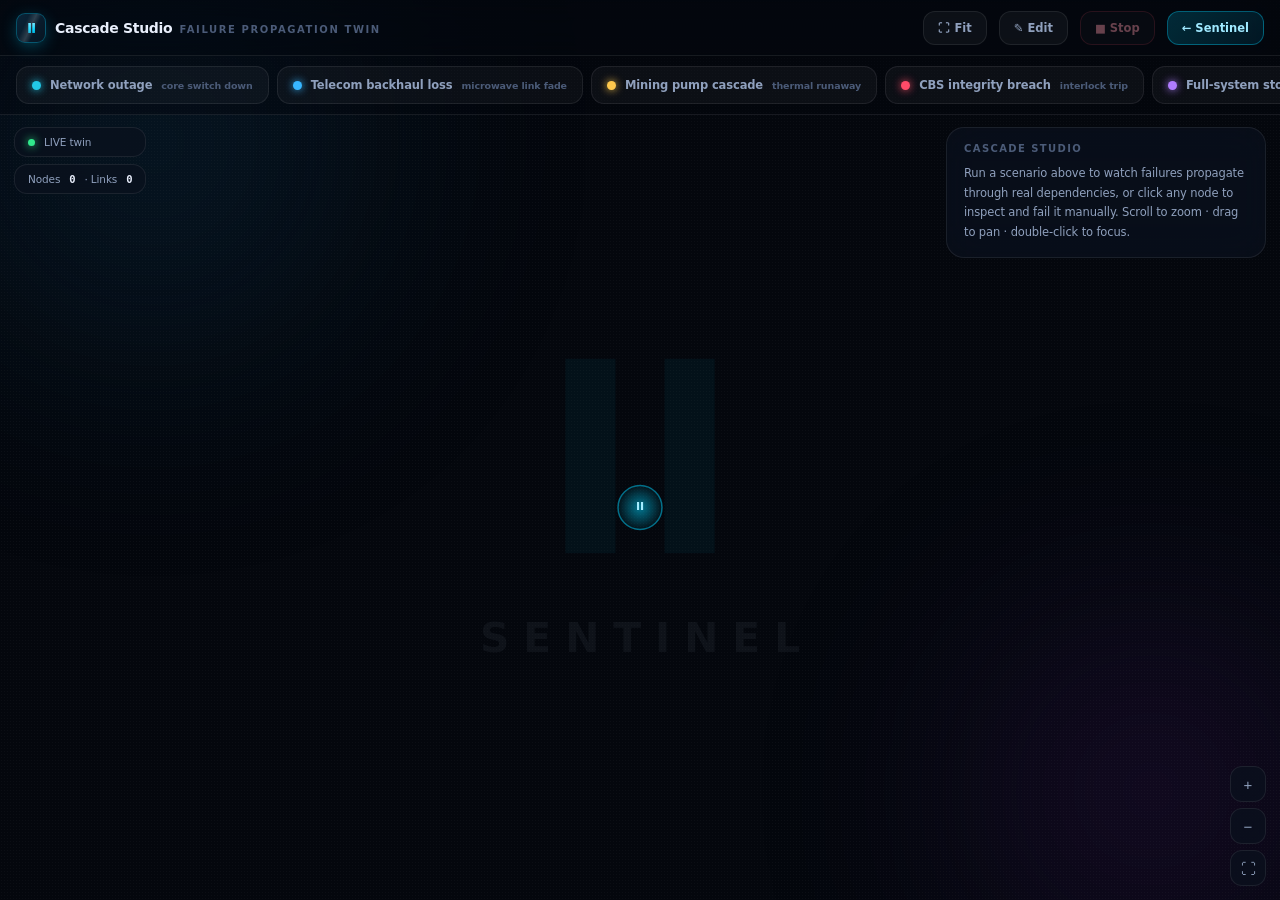
==== backend/cascade.html @ 663ed31e "Sentinel X" ====
<!DOCTYPE html>
<html lang="en">
<head>
<meta charset="UTF-8"><meta name="viewport" content="width=device-width,initial-scale=1">
<meta name="theme-color" content="#04070d">
<link rel="icon" href="data:image/svg+xml,%3Csvg xmlns='http://www.w3.org/2000/svg' viewBox='0 0 64 64'%3E%3Crect width='64' height='64' rx='14' fill='%23050d1a'/%3E%3Ctext x='32' y='44' font-size='34' font-weight='900' font-family='-apple-system,sans-serif' fill='%2300d4ff' text-anchor='middle'%3EII%3C/text%3E%3C/svg%3E">
<title>Cascade Studio — IISentinel</title>
<style>
:root{
  --bg:#04070d;--txt:#e9effc;--sub:#8fa0bd;--dim:#4b5b78;
  --line:rgba(255,255,255,.08);--glass:rgba(10,17,30,.72);
  --cyan:#00d4ff;--green:#31e98c;--amber:#ffb648;--red:#ff4b68;--purple:#b07cff;--gold:#ffc94d;
  --font:-apple-system,BlinkMacSystemFont,'SF Pro Display','Segoe UI',system-ui,sans-serif;
  --mono:'SF Mono',ui-monospace,Consolas,monospace;
  --spring:cubic-bezier(.34,1.56,.64,1);--ease:cubic-bezier(.16,1,.3,1);
}
*{margin:0;padding:0;box-sizing:border-box;-webkit-font-smoothing:antialiased}
html,body{height:100%;overflow:hidden;background:var(--bg);color:var(--txt);
  font-family:var(--font);font-size:13px;letter-spacing:-.01em}

/* ambient background — aurora orbs, never static */
#ambient{position:fixed;inset:0;z-index:0;overflow:hidden;pointer-events:none}
#ambient::before,#ambient::after{content:'';position:absolute;border-radius:50%;filter:blur(90px);opacity:.34}
#ambient::before{width:56vw;height:56vw;left:-16vw;top:-24vh;
  background:radial-gradient(circle,#0a3d5c,transparent 65%);animation:amb1 24s ease-in-out infinite}
#ambient::after{width:48vw;height:48vw;right:-14vw;bottom:-22vh;
  background:radial-gradient(circle,#3d1560,transparent 65%);animation:amb2 30s ease-in-out infinite}
@keyframes amb1{0%,100%{transform:translate(0,0) scale(1)}50%{transform:translate(7vw,5vh) scale(1.18)}}
@keyframes amb2{0%,100%{transform:translate(0,0) scale(1)}50%{transform:translate(-6vw,-6vh) scale(1.14)}}
.grain{position:fixed;inset:0;z-index:1;pointer-events:none;opacity:.05;
  background-image:radial-gradient(rgba(255,255,255,.6) .5px,transparent .5px);background-size:3px 3px}

#app{position:relative;z-index:2;height:100%;display:flex;flex-direction:column}

/* top bar */
#bar{height:56px;flex-shrink:0;display:flex;align-items:center;gap:12px;padding:0 16px;
  border-bottom:1px solid var(--line);background:rgba(4,7,13,.66);
  backdrop-filter:blur(22px) saturate(1.5)}
.logo{display:flex;align-items:center;gap:9px;cursor:pointer}
.lmark{width:30px;height:30px;border-radius:9px;position:relative;overflow:hidden;
  background:linear-gradient(135deg,#0a2438,#071522);border:1px solid rgba(0,212,255,.3);
  display:flex;align-items:center;justify-content:center;
  box-shadow:0 4px 18px -4px rgba(0,212,255,.45)}
.lmark::before{content:'';position:absolute;inset:0;
  background:linear-gradient(115deg,transparent 30%,rgba(255,255,255,.15) 48%,transparent 62%);
  animation:sheen 5s ease-in-out infinite}
@keyframes sheen{0%,72%,100%{transform:translateX(-120%)}36%{transform:translateX(120%)}}
.lmark span{font-size:14px;font-weight:900;letter-spacing:-.09em;
  background:linear-gradient(180deg,#8feaff,#00d4ff 58%,#0899c9);
  -webkit-background-clip:text;background-clip:text;-webkit-text-fill-color:transparent}
.ltxt{font-size:14px;font-weight:800;letter-spacing:-.02em}
.ltxt small{color:var(--dim);font-weight:600;font-size:10px;margin-left:7px;
  text-transform:uppercase;letter-spacing:.16em}
.bar-sp{flex:1}
.btn{height:34px;padding:0 14px;border-radius:12px;border:1px solid var(--line);
  background:rgba(255,255,255,.045);color:var(--sub);font-size:11.5px;font-weight:650;
  cursor:pointer;transition:all .28s var(--spring);display:inline-flex;align-items:center;gap:7px;
  font-family:var(--font);white-space:nowrap}
.btn:hover{color:var(--txt);border-color:rgba(255,255,255,.16);background:rgba(255,255,255,.08)}
.btn:active{transform:scale(.94)}
.btn.primary{background:linear-gradient(135deg,rgba(0,212,255,.18),rgba(0,140,200,.12));
  border-color:rgba(0,212,255,.35);color:#9fe9ff}
.btn.danger{border-color:rgba(255,75,104,.35);color:#ff9bac}
.btn:disabled{opacity:.4;pointer-events:none}

/* scenario strip */
#scen{flex-shrink:0;display:flex;align-items:center;gap:8px;padding:10px 16px;
  overflow-x:auto;border-bottom:1px solid var(--line);background:rgba(4,7,13,.4)}
.sc{height:38px;padding:0 15px;border-radius:13px;border:1px solid var(--line);cursor:pointer;
  background:rgba(255,255,255,.04);display:inline-flex;align-items:center;gap:9px;flex-shrink:0;
  font-size:11.5px;font-weight:700;color:var(--sub);transition:all .3s var(--spring)}
.sc:hover{transform:translateY(-2px);color:var(--txt);border-color:rgba(255,255,255,.18)}
.sc i{width:9px;height:9px;border-radius:50%;font-style:normal;flex-shrink:0;
  box-shadow:0 0 8px currentColor}
.sc.running{border-color:var(--c,#00d4ff);color:var(--txt);
  box-shadow:0 0 0 1px var(--c,#00d4ff) inset,0 6px 22px -8px var(--c,#00d4ff)}
.sc small{font-weight:600;color:var(--dim);font-size:9.5px}

/* stage */
#stage{flex:1;position:relative;min-height:0}
#cv{position:absolute;inset:0;width:100%;height:100%;display:block;cursor:default}

/* watermark handled in-canvas */

/* HUD chips over canvas */
#hud{position:absolute;left:14px;top:12px;display:flex;flex-direction:column;gap:7px;pointer-events:none}
.hchip{pointer-events:auto;padding:8px 13px;border-radius:13px;background:var(--glass);
  border:1px solid var(--line);backdrop-filter:blur(14px);font-size:10.5px;color:var(--sub);
  display:flex;align-items:center;gap:9px}
.hchip b{font-family:var(--mono);color:var(--txt);font-weight:700}
.hchip .live{width:7px;height:7px;border-radius:50%;background:var(--green);
  box-shadow:0 0 8px var(--green);animation:blink 2.2s infinite}
@keyframes blink{0%,100%{opacity:1}50%{opacity:.4}}

/* zoom controls */
#zc{position:absolute;right:14px;bottom:14px;display:flex;flex-direction:column;gap:6px}
.zb{width:36px;height:36px;border-radius:12px;border:1px solid var(--line);cursor:pointer;
  background:var(--glass);backdrop-filter:blur(14px);color:var(--sub);font-size:15px;
  transition:all .25s var(--spring)}
.zb:hover{color:var(--txt);transform:scale(1.08)}

/* impact side panel */
#panel{position:absolute;top:12px;right:14px;width:min(320px,86vw);max-height:calc(100% - 26px);
  display:flex;flex-direction:column;gap:10px;pointer-events:none}
.pcard{pointer-events:auto;background:var(--glass);border:1px solid var(--line);border-radius:18px;
  padding:15px 17px;backdrop-filter:blur(18px) saturate(1.4);
  animation:slideIn .45s var(--spring)}
@keyframes slideIn{from{opacity:0;transform:translateX(24px)}to{opacity:1;transform:none}}
.pt{font-size:10px;font-weight:800;text-transform:uppercase;letter-spacing:.14em;color:var(--dim);
  margin-bottom:10px;display:flex;align-items:center;gap:8px}
.pt .x{margin-left:auto;cursor:pointer;color:var(--dim);font-size:12px}
.pt .x:hover{color:var(--red)}
.imp-row{display:flex;justify-content:space-between;align-items:baseline;padding:5px 0;font-size:12px}
.imp-row span{color:var(--sub)}
.imp-row b{font-family:var(--mono);font-weight:800}
#evlog{max-height:180px;overflow-y:auto;display:flex;flex-direction:column;gap:6px}
#evlog::-webkit-scrollbar{width:4px}
#evlog::-webkit-scrollbar-thumb{background:rgba(255,255,255,.14);border-radius:2px}
.ev{font-size:10.5px;line-height:1.5;padding:7px 10px;border-radius:10px;
  background:rgba(255,255,255,.035);border-left:2px solid var(--c,#00d4ff);
  animation:evIn .3s var(--ease)}
@keyframes evIn{from{opacity:0;transform:translateY(-5px)}to{opacity:1;transform:none}}
.ev b{color:var(--txt)}.ev time{color:var(--dim);font-family:var(--mono);font-size:9px;margin-right:6px}

/* node detail rows */
.nd-kv{display:flex;justify-content:space-between;padding:5px 0;font-size:11.5px;border-bottom:1px solid rgba(255,255,255,.05)}
.nd-kv:last-child{border:none}
.nd-kv span{color:var(--sub)}.nd-kv b{font-family:var(--mono)}

/* tooltip */
#tip{position:absolute;pointer-events:none;z-index:20;padding:8px 12px;border-radius:11px;
  background:rgba(8,14,26,.96);border:1px solid rgba(255,255,255,.14);font-size:11px;
  box-shadow:0 12px 34px rgba(0,0,0,.55);opacity:0;transition:opacity .15s;max-width:220px}
#tip b{display:block;font-size:11.5px;margin-bottom:2px}
#tip span{color:var(--sub);font-size:10px}

/* toast */
#toasts{position:fixed;bottom:18px;left:50%;transform:translateX(-50%);z-index:60;
  display:flex;flex-direction:column;gap:8px;align-items:center}
.toast{padding:10px 20px;border-radius:14px;background:rgba(9,16,30,.95);
  border:1px solid var(--line);font-size:12px;font-weight:600;
  box-shadow:0 14px 40px rgba(0,0,0,.5);animation:slideUp .4s var(--spring)}
@keyframes slideUp{from{opacity:0;transform:translateY(16px)}to{opacity:1;transform:none}}

@media(max-width:720px){
  .ltxt small{display:none}
  #panel{width:min(260px,80vw)}
  .sc small{display:none}
}
</style>
</head>
<body>
<div id="ambient"></div><div class="grain"></div>
<div id="app">
  <div id="bar">
    <div class="logo" onclick="location.href='/'">
      <div class="lmark"><span>II</span></div>
      <div class="ltxt">Cascade Studio<small>failure propagation twin</small></div>
    </div>
    <div class="bar-sp"></div>
    <button class="btn" onclick="fitView()">&#x26F6; Fit</button>
    <button class="btn" id="edit-btn" onclick="toggleEdit()">&#x270E; Edit</button>
    <button class="btn danger" id="stop-btn" onclick="stopSim()" disabled>&#x25A0; Stop</button>
    <button class="btn primary" onclick="location.href='/'">&larr; Sentinel</button>
  </div>

  <div id="scen">
    <div class="sc" data-c="#22c9e8" onclick="runScenario('net')" id="sc-net">
      <i style="color:#22c9e8;background:#22c9e8"></i>Network outage<small>core switch down</small></div>
    <div class="sc" data-c="#37b6ff" onclick="runScenario('tc')" id="sc-tc">
      <i style="color:#37b6ff;background:#37b6ff"></i>Telecom backhaul loss<small>microwave link fade</small></div>
    <div class="sc" data-c="#ffc94d" onclick="runScenario('mc')" id="sc-mc">
      <i style="color:#ffc94d;background:#ffc94d"></i>Mining pump cascade<small>thermal runaway</small></div>
    <div class="sc" data-c="#ff4b68" onclick="runScenario('cbs')" id="sc-cbs">
      <i style="color:#ff4b68;background:#ff4b68"></i>CBS integrity breach<small>interlock trip</small></div>
    <div class="sc" data-c="#b07cff" onclick="runScenario('storm')" id="sc-storm">
      <i style="color:#b07cff;background:#b07cff"></i>Full-system storm<small>multi-sector</small></div>
  </div>

  <div id="stage">
    <canvas id="cv"></canvas>
    <div id="hud">
      <div class="hchip"><span class="live" id="live-dot"></span><span id="hud-mode">LIVE twin</span></div>
      <div class="hchip">Nodes <b id="hud-n">0</b> &middot; Links <b id="hud-e">0</b></div>
    </div>
    <div id="zc">
      <button class="zb" onclick="zoom(1.25)">+</button>
      <button class="zb" onclick="zoom(0.8)">&minus;</button>
      <button class="zb" onclick="fitView()" title="fit">&#x26F6;</button>
    </div>
    <div id="panel"></div>
    <div id="tip"></div>
  </div>
</div>
<div id="toasts"></div>

<script>
'use strict';
// ═══════════ CASCADE STUDIO ENGINE — clean-room build ═══════════
var B=location.origin;
var SECT={net:{n:'Network',c:'#22c9e8'},tc:{n:'Telecom',c:'#37b6ff'},
          mc:{n:'Mining',c:'#ffc94d'},cbs:{n:'CBS',c:'#ff4b68'}};
var COST={router:12000,switch:8000,firewall:15000,wan_link:20000,workstation:1500,
  base_station:25000,network_tower:30000,microwave_link:22000,
  pump:150000,conveyor:80000,ventilation:120000,power_meter:10000,sensor:5000,
  plc:60000,scada_node:45000,cbs_controller:450000};
function hcol(s){return s>=70?'#31e98c':s>=35?'#ffb648':'#ff4b68';}
function $(i){return document.getElementById(i);}
function toast(m){var t=document.createElement('div');t.className='toast';t.textContent=m;
  $('toasts').appendChild(t);setTimeout(function(){t.style.opacity='0';t.style.transition='opacity .4s';
  setTimeout(function(){t.remove();},400);},3400);}

// ── state ──
var nodes=[],edges=[],byId={};
var live={};                 // id -> live health
var sim=null;                // {overrides:{id:score}, timer, name, color, startedCost, events}
var view={x:0,y:0,s:1,tx:null,ty:null,ts:null};
var W=0,H=0,DPR=Math.min(devicePixelRatio||1,2);
var cv,ctx,hoverN=null,dragN=null,selN=null,focusSet=null,panning=false,px=0,py=0;
var editMode=false,edgeFirst=null;
var particles=[];            // {e:edge, t:0..1, col}
var shakeT=0;

// ── sizing: THE fix — fluid, container-driven, never letterboxed ──
function resize(){
  var st=$('stage');W=st.clientWidth;H=st.clientHeight;
  cv.width=W*DPR;cv.height=H*DPR;
  cv.style.width=W+'px';cv.style.height=H+'px';
  ctx.setTransform(DPR,0,0,DPR,0,0);
}
new ResizeObserver(function(){resize();}).observe(document.getElementById('stage'));

// ── topology: saved layout OR derived from live snapshot ──
async function loadTopology(){
  var snap=null;
  try{snap=await(await fetch(B+'/api/snapshot',{cache:'no-store'})).json();}catch(e){}
  var saved=null;
  try{
    var t=await(await fetch(B+'/api/cascade/topology',{cache:'no-store'})).json();
    if(t&&t.nodes&&t.nodes.length)saved=t;
  }catch(e){}
  var data=(snap&&snap.data)||[];
  data.forEach(function(r){live[r.device_id]=r.health_score;});
  if(saved){
    nodes=saved.nodes.map(function(n){return {id:n.id,label:n.label||short(n.id),
      sector:n.sector||n.domain||'net',type:n.type||'',x:n.x||Math.random()*600,
      y:n.y||Math.random()*400,vx:0,vy:0,fixed:!!n.fixed};});
    edges=(saved.edges||[]).map(function(e){return {a:e.source||e.a,b:e.target||e.b};});
  }else{
    buildFromSnapshot(data);
  }
  // ensure any live device missing from saved topo is added
  data.forEach(function(r){
    if(!nodes.some(function(n){return n.id===r.device_id;})){
      addDeviceNode(r);
    }
  });
  index();settle(240);fitView();
  $('hud-n').textContent=nodes.filter(function(n){return !n.hub&&!n.core;}).length;
  $('hud-e').textContent=edges.length;
}
function short(id){var p=String(id).split('-');return p.length>2?p.slice(-2).join('-'):id;}
function sectorOfType(t){
  if(t==='cbs_controller')return 'cbs';
  if(['pump','conveyor','ventilation','power_meter','sensor','plc','scada_node'].indexOf(t)>=0)return 'mc';
  if(['base_station','network_tower','microwave_link'].indexOf(t)>=0)return 'tc';
  return 'net';
}
function buildFromSnapshot(data){
  nodes=[{id:'__core',label:'SENTINEL',core:true,x:0,y:0,vx:0,vy:0,fixed:true}];
  edges=[];
  var groups={};
  data.forEach(function(r){var s=sectorOfType(r.device_type);(groups[s]=groups[s]||[]).push(r);});
  var secs=Object.keys(groups);
  secs.forEach(function(s,i){
    var ang=(i/secs.length)*Math.PI*2-Math.PI/2;
    var hx=Math.cos(ang)*220,hy=Math.sin(ang)*220;
    nodes.push({id:'__hub-'+s,label:SECT[s].n,hub:s,x:hx,y:hy,vx:0,vy:0});
    edges.push({a:'__core',b:'__hub-'+s});
    groups[s].forEach(function(r,j){
      var a2=ang+(j-(groups[s].length-1)/2)*0.5;
      nodes.push({id:r.device_id,label:short(r.device_id),sector:s,type:r.device_type,
        x:hx+Math.cos(a2)*150,y:hy+Math.sin(a2)*150,vx:0,vy:0});
      edges.push({a:'__hub-'+s,b:r.device_id});
    });
  });
  // cross-sector dependencies (mining depends on network; cbs on telecom link)
  if(groups.mc&&groups.net){edges.push({a:'__hub-net',b:'__hub-mc'});}
  if(groups.cbs&&groups.tc){edges.push({a:'__hub-tc',b:'__hub-cbs'});}
}
function addDeviceNode(r){
  var s=sectorOfType(r.device_type);
  var hub=nodes.find(function(n){return n.id==='__hub-'+s;});
  if(!hub){hub={id:'__hub-'+s,label:(SECT[s]||{n:s}).n,hub:s,x:(Math.random()-0.5)*360,
    y:(Math.random()-0.5)*300,vx:0,vy:0};nodes.push(hub);
    edges.push({a:'__core',b:hub.id});}
  nodes.push({id:r.device_id,label:short(r.device_id),sector:s,type:r.device_type,
    x:hub.x+(Math.random()-0.5)*180,y:hub.y+(Math.random()-0.5)*180,vx:0,vy:0});
  edges.push({a:hub.id,b:r.device_id});
}
function index(){byId={};nodes.forEach(function(n){byId[n.id]=n;});}

// ── physics (short settle bursts, not endless jitter) ──
var settleSteps=0;
function settle(n){settleSteps=Math.max(settleSteps,n);}
function physics(){
  if(settleSteps<=0&&!dragN)return;
  if(settleSteps>0)settleSteps--;
  var i,j;
  for(i=0;i<nodes.length;i++){
    var a=nodes[i];if(a.fixed&&a!==dragN)continue;
    var fx=0,fy=0;
    for(j=0;j<nodes.length;j++){
      if(i===j)continue;var b=nodes[j];
      var dx=a.x-b.x,dy=a.y-b.y,d2=dx*dx+dy*dy||1,d=Math.sqrt(d2);
      var rep=(a.hub||a.core||b.hub||b.core)?5200:2600;
      fx+=dx/d*rep/d2*60;fy+=dy/d*rep/d2*60;
    }
    fx+=-a.x*0.004;fy+=-a.y*0.004; // gentle centering
    a.vx=(a.vx+fx*0.016)*0.86;a.vy=(a.vy+fy*0.016)*0.86;
  }
  edges.forEach(function(e){
    var a=byId[e.a],b=byId[e.b];if(!a||!b)return;
    var dx=b.x-a.x,dy=b.y-a.y,d=Math.sqrt(dx*dx+dy*dy)||1;
    var rest=(a.core||b.core)?220:(a.hub||b.hub)?150:110;
    var f=(d-rest)*0.012;
    if(!a.fixed){a.vx+=dx/d*f;a.vy+=dy/d*f;}
    if(!b.fixed){b.vx-=dx/d*f;b.vy-=dy/d*f;}
  });
  nodes.forEach(function(n){if(n.fixed&&n!==dragN)return;n.x+=n.vx;n.y+=n.vy;});
}

// ── score resolution: sim overrides > live ──
function scoreOf(id){
  if(sim&&sim.overrides[id]!==undefined)return sim.overrides[id];
  return live[id]!==undefined?live[id]:null;
}

// ── render ──
function world2screen(x,y){return [x*view.s+view.x+W/2, y*view.s+view.y+H/2];}
function screen2world(sx,sy){return [(sx-W/2-view.x)/view.s,(sy-H/2-view.y)/view.s];}
var T=0;
function draw(){
  T+=0.016;
  // smooth view targets
  if(view.tx!==null){view.x+=(view.tx-view.x)*0.13;view.y+=(view.ty-view.y)*0.13;
    view.s+=(view.ts-view.s)*0.13;
    if(Math.abs(view.tx-view.x)<0.4&&Math.abs(view.ts-view.s)<0.003){view.tx=null;}}
  var sh=shakeT>0?(Math.random()-0.5)*shakeT*7:0;
  var sh2=shakeT>0?(Math.random()-0.5)*shakeT*7:0;
  if(shakeT>0)shakeT-=0.02;
  ctx.clearRect(0,0,W,H);
  ctx.save();ctx.translate(sh,sh2);

  // WATERMARK — Sentinel logo, breathing
  ctx.save();
  var wa=0.045+Math.sin(T*0.6)*0.012;
  ctx.globalAlpha=wa;ctx.textAlign='center';ctx.textBaseline='middle';
  ctx.font='900 '+Math.min(W,H)*0.34+'px '+getComputedStyle(document.body).fontFamily;
  ctx.fillStyle='#00d4ff';
  ctx.fillText('II',W/2,H/2-Math.min(W,H)*0.03);
  ctx.font='700 '+Math.min(W,H)*0.052+'px '+getComputedStyle(document.body).fontFamily;
  ctx.fillStyle='#cfe2ff';
  ctx.fillText('S E N T I N E L',W/2,H/2+Math.min(W,H)*0.17);
  ctx.restore();

  // edges
  edges.forEach(function(e){
    var a=byId[e.a],b=byId[e.b];if(!a||!b)return;
    var A=world2screen(a.x,a.y),Bp=world2screen(b.x,b.y);
    var sa=scoreOf(a.id),sb=scoreOf(b.id);
    var worst=Math.min(sa===null?100:sa,sb===null?100:sb);
    var dim=focusSet&&!(focusSet.has(a.id)&&focusSet.has(b.id));
    ctx.globalAlpha=dim?0.08:1;
    var grad=ctx.createLinearGradient(A[0],A[1],Bp[0],Bp[1]);
    var c1=sa===null?'#33475f':hcol(sa),c2=sb===null?'#33475f':hcol(sb);
    grad.addColorStop(0,c1+'55');grad.addColorStop(1,c2+'55');
    ctx.beginPath();ctx.moveTo(A[0],A[1]);ctx.lineTo(Bp[0],Bp[1]);
    ctx.strokeStyle=worst<35?'rgba(255,75,104,.6)':grad;
    ctx.lineWidth=(worst<35?1.9:1.1)*Math.min(1.4,view.s);
    if(worst<35)ctx.setLineDash([6,5]);
    ctx.stroke();ctx.setLineDash([]);
    ctx.globalAlpha=1;
  });

  // particles (cascade energy)
  particles=particles.filter(function(p){return p.t<=1;});
  particles.forEach(function(p){
    var a=byId[p.e.a],b=byId[p.e.b];if(!a||!b){p.t=2;return;}
    p.t+=p.v;
    var A=world2screen(a.x,a.y),Bp=world2screen(b.x,b.y);
    var x=A[0]+(Bp[0]-A[0])*p.t,y=A[1]+(Bp[1]-A[1])*p.t;
    ctx.beginPath();ctx.arc(x,y,2.6*Math.min(1.4,view.s),0,7);
    ctx.fillStyle=p.col;ctx.shadowColor=p.col;ctx.shadowBlur=12;ctx.fill();ctx.shadowBlur=0;
  });

  // nodes
  nodes.forEach(function(n){
    var P=world2screen(n.x,n.y);var x=P[0],y=P[1];
    var dim=focusSet&&!focusSet.has(n.id);
    ctx.globalAlpha=dim?0.14:1;
    var fam=getComputedStyle(document.body).fontFamily;
    if(n.core){
      var r=22*view.s;
      var g=ctx.createRadialGradient(x,y,2,x,y,r);
      g.addColorStop(0,'rgba(0,212,255,.5)');g.addColorStop(1,'rgba(0,212,255,.05)');
      ctx.beginPath();ctx.arc(x,y,r,0,7);ctx.fillStyle=g;ctx.fill();
      ctx.strokeStyle='rgba(0,212,255,.5)';ctx.lineWidth=1.5;ctx.stroke();
      ctx.fillStyle='#a5edff';ctx.font='900 '+11*view.s+'px '+fam;
      ctx.textAlign='center';ctx.textBaseline='middle';ctx.fillText('II',x,y);
      ctx.globalAlpha=1;return;
    }
    if(n.hub){
      var sc=SECT[n.hub]||{c:'#8fa0bd',n:n.hub};var r2=15*view.s;
      ctx.beginPath();ctx.arc(x,y,r2,0,7);
      ctx.fillStyle=sc.c+'1f';ctx.fill();
      ctx.strokeStyle=sc.c+'99';ctx.lineWidth=1.4;ctx.stroke();
      ctx.fillStyle='rgba(215,230,250,.85)';ctx.font='700 '+10*view.s+'px '+fam;
      ctx.textAlign='center';ctx.fillText(sc.n,x,y+r2+13*view.s);
      ctx.globalAlpha=1;n._sx=x;n._sy=y;n._r=r2;return;
    }
    var s=scoreOf(n.id);var col=s===null?'#4b5b78':hcol(s);
    var r3=11*view.s;var hov=hoverN===n||selN===n;
    if(s!==null&&s<35){
      var pu=Math.sin(T*4+n.x)*0.5+0.5;
      ctx.beginPath();ctx.arc(x,y,r3+5+pu*5,0,7);
      ctx.strokeStyle='rgba(255,75,104,'+(0.14+pu*0.2)+')';ctx.lineWidth=1.6;ctx.stroke();
    }
    ctx.shadowColor=col;ctx.shadowBlur=hov?20:9;
    ctx.beginPath();ctx.arc(x,y,r3+(hov?2:0),0,7);
    var g3=ctx.createRadialGradient(x-3,y-3,1,x,y,r3);
    g3.addColorStop(0,col+'77');g3.addColorStop(1,col+'16');
    ctx.fillStyle=g3;ctx.fill();
    ctx.strokeStyle=col;ctx.lineWidth=hov?2.1:1.3;ctx.stroke();ctx.shadowBlur=0;
    ctx.fillStyle=col;ctx.font='800 '+8.5*view.s+'px '+fam;
    ctx.textAlign='center';ctx.textBaseline='middle';
    ctx.fillText(s===null?'?':Math.round(s),x,y);
    if(hov||view.s>1.35){
      ctx.fillStyle='rgba(233,240,252,.9)';ctx.font='600 '+9.5*Math.min(1.15,view.s)+'px '+fam;
      ctx.fillText(n.label,x,y+r3+12);
    }
    if(editMode&&edgeFirst===n){
      ctx.beginPath();ctx.arc(x,y,r3+7,0,7);
      ctx.setLineDash([4,3]);ctx.strokeStyle='rgba(0,212,255,.85)';ctx.lineWidth=1.8;
      ctx.stroke();ctx.setLineDash([]);
    }
    n._sx=x;n._sy=y;n._r=r3;
    ctx.globalAlpha=1;
  });
  ctx.restore();
}
function loop(){physics();draw();requestAnimationFrame(loop);}

// ── interactions ──
function nodeAt(sx,sy){
  for(var i=nodes.length-1;i>=0;i--){var n=nodes[i];
    if(n.core)continue;
    var dx=(n._sx||0)-sx,dy=(n._sy||0)-sy;
    if(dx*dx+dy*dy<((n._r||10)+7)*((n._r||10)+7))return n;}
  return null;
}
function bind(){
  cv.addEventListener('mousedown',function(e){
    var r=cv.getBoundingClientRect(),mx=e.clientX-r.left,my=e.clientY-r.top;
    var n=nodeAt(mx,my);
    if(n&&!n.hub){dragN=n;n.fixed=true;settle(20);}
    else{panning=true;px=e.clientX;py=e.clientY;cv.style.cursor='grabbing';}
  });
  cv.addEventListener('mousemove',function(e){
    var r=cv.getBoundingClientRect(),mx=e.clientX-r.left,my=e.clientY-r.top;
    if(dragN){var w=screen2world(mx,my);dragN.x=w[0];dragN.y=w[1];settle(8);return;}
    if(panning){view.x+=e.clientX-px;view.y+=e.clientY-py;px=e.clientX;py=e.clientY;view.tx=null;return;}
    hoverN=nodeAt(mx,my);
    cv.style.cursor=hoverN?'pointer':'default';
    var tip=$('tip');
    if(hoverN&&!hoverN.hub){
      var s=scoreOf(hoverN.id);
      tip.innerHTML='<b>'+hoverN.label+'</b><span>'+(hoverN.type||'device')
        +' &middot; health '+(s===null?'—':Math.round(s))+'/100'
        +(sim?'<br>simulated state':'')+'</span>';
      tip.style.left=Math.min(W-230,mx+16)+'px';tip.style.top=(my+14)+'px';tip.style.opacity='1';
    }else tip.style.opacity='0';
  });
  window.addEventListener('mouseup',function(){
    if(dragN){dragN.fixed=false;dragN=null;}
    panning=false;cv.style.cursor=hoverN?'pointer':'default';
  });
  cv.addEventListener('click',function(e){
    if(dragN)return;
    var r=cv.getBoundingClientRect(),n=nodeAt(e.clientX-r.left,e.clientY-r.top);
    if(editMode&&n&&!n.hub){
      if(!edgeFirst){edgeFirst=n;toast('Now click a second node to link');}
      else if(edgeFirst!==n){
        var exists=edges.some(function(ed){return (ed.a===edgeFirst.id&&ed.b===n.id)||(ed.a===n.id&&ed.b===edgeFirst.id);});
        if(exists){edges=edges.filter(function(ed){return !((ed.a===edgeFirst.id&&ed.b===n.id)||(ed.a===n.id&&ed.b===edgeFirst.id));});toast('Link removed');}
        else{edges.push({a:edgeFirst.id,b:n.id});toast('Link created');}
        edgeFirst=null;settle(60);$('hud-e').textContent=edges.length;
      }
      return;
    }
    if(n&&!n.hub){select(n);}else{select(null);}
  });
  cv.addEventListener('dblclick',function(e){
    var r=cv.getBoundingClientRect(),n=nodeAt(e.clientX-r.left,e.clientY-r.top);
    if(n){view.ts=1.7;view.tx=W/2-n.x*1.7-W/2;view.ty=H/2-n.y*1.7-H/2;
      view.tx=-n.x*1.7;view.ty=-n.y*1.7;}
    else fitView();
  });
  cv.addEventListener('wheel',function(e){
    e.preventDefault();
    zoom(e.deltaY<0?1.12:0.9,e);
  },{passive:false});
  // touch: pan + pinch
  var lastT=null,lastD=null;
  cv.addEventListener('touchstart',function(e){
    if(e.touches.length===1){var t=e.touches[0];lastT=[t.clientX,t.clientY];
      var r=cv.getBoundingClientRect();var n=nodeAt(t.clientX-r.left,t.clientY-r.top);
      if(n&&!n.hub)select(n);}
    if(e.touches.length===2){lastD=Math.hypot(e.touches[0].clientX-e.touches[1].clientX,
      e.touches[0].clientY-e.touches[1].clientY);}
  },{passive:true});
  cv.addEventListener('touchmove',function(e){
    if(e.touches.length===1&&lastT){var t=e.touches[0];
      view.x+=t.clientX-lastT[0];view.y+=t.clientY-lastT[1];lastT=[t.clientX,t.clientY];view.tx=null;}
    if(e.touches.length===2&&lastD){
      var d=Math.hypot(e.touches[0].clientX-e.touches[1].clientX,
        e.touches[0].clientY-e.touches[1].clientY);
      view.s=Math.max(0.3,Math.min(2.6,view.s*(d/lastD)));lastD=d;}
    e.preventDefault();
  },{passive:false});
  cv.addEventListener('touchend',function(){lastT=null;lastD=null;});
}
function zoom(f,e){
  var ns=Math.max(0.3,Math.min(2.6,view.s*f));
  view.s=ns;view.tx=null;
}
function fitView(){
  var real=nodes.filter(function(n){return !n.core;});
  if(!real.length)return;
  var minX=1e9,maxX=-1e9,minY=1e9,maxY=-1e9;
  real.forEach(function(n){minX=Math.min(minX,n.x);maxX=Math.max(maxX,n.x);
    minY=Math.min(minY,n.y);maxY=Math.max(maxY,n.y);});
  var pad=90;
  var ts=Math.max(0.35,Math.min(1.8,Math.min((W-pad*2)/Math.max(60,maxX-minX),(H-pad*2)/Math.max(60,maxY-minY))));
  view.ts=ts;view.tx=-((minX+maxX)/2)*ts;view.ty=-((minY+maxY)/2)*ts;
}
function select(n){
  selN=n;
  if(!n){focusSet=null;renderPanel();return;}
  focusSet=new Set([n.id]);
  edges.forEach(function(e){
    if(e.a===n.id)focusSet.add(e.b);
    if(e.b===n.id)focusSet.add(e.a);
  });
  renderPanel();
}
function toggleEdit(){
  editMode=!editMode;edgeFirst=null;
  $('edit-btn').classList.toggle('primary',editMode);
  toast(editMode?'Edit mode: click two nodes to link/unlink':'Edit mode off');
}

// ── SIMULATION ENGINE ──
var SCEN={
  net:{name:'Network outage',color:'#22c9e8',seed:function(){return seedWorst('net')},msg:'Core switch failure injected'},
  tc:{name:'Telecom backhaul loss',color:'#37b6ff',seed:function(){return seedWorst('tc')},msg:'Microwave link fade injected'},
  mc:{name:'Mining pump cascade',color:'#ffc94d',seed:function(){return seedWorst('mc','pump')},msg:'Pump thermal runaway injected'},
  cbs:{name:'CBS integrity breach',color:'#ff4b68',seed:function(){return seedType('cbs_controller')},msg:'DNP3 integrity degradation injected'},
  storm:{name:'Full-system storm',color:'#b07cff',
    seed:function(){var a=seedWorst('net'),b=seedWorst('mc');return [].concat(a,b);},
    msg:'Multi-sector storm injected'}
};
function seedWorst(sector,prefType){
  var cands=nodes.filter(function(n){return n.sector===sector&&!n.hub&&!n.core;});
  if(prefType){var t=cands.filter(function(n){return n.type===prefType;});if(t.length)cands=t;}
  if(!cands.length)return [];
  cands.sort(function(a,b){return (scoreOf(a.id)||100)-(scoreOf(b.id)||100);});
  return [cands[0].id];
}
function seedType(t){
  var c=nodes.filter(function(n){return n.type===t;});return c.length?[c[0].id]:[];
}
function neighborsOf(id){
  var out=[];edges.forEach(function(e){
    if(e.a===id)out.push({id:e.b,e:e});if(e.b===id)out.push({id:e.a,e:e});});
  return out;
}
function runScenario(key){
  if(sim)stopSim(true);
  var sc=SCEN[key];var seeds=sc.seed();
  if(!seeds.length){toast('No '+key.toUpperCase()+' assets in this deployment/edition');return;}
  sim={key:key,name:sc.name,color:sc.color,overrides:{},waves:[],cost:0,affected:new Set(),
       events:[],t0:Date.now(),phase:'cascade'};
  document.querySelectorAll('.sc').forEach(function(el){el.classList.remove('running');});
  var btn=$('sc-'+key);btn.classList.add('running');btn.style.setProperty('--c',sc.color);
  $('stop-btn').disabled=false;
  $('hud-mode').textContent='SIMULATION — '+sc.name;
  $('live-dot').style.background=sc.color;$('live-dot').style.boxShadow='0 0 8px '+sc.color;
  shakeT=0.5;
  logEv(sc.msg,sc.color,true);
  // BFS wave scheduling
  var visited=new Set(seeds);
  var wave=seeds.slice();var depth=0;
  seeds.forEach(function(id){hit(id,depth);});
  var interval=setInterval(function(){
    if(!sim)return clearInterval(interval);
    depth++;
    var next=[];
    wave.forEach(function(id){
      neighborsOf(id).forEach(function(nb){
        if(visited.has(nb.id))return;
        var target=byId[nb.id];if(!target)return;
        // hubs pass-through cheaper; devices take real damage
        visited.add(nb.id);next.push(nb.id);
        // particle burst along the edge
        for(var k=0;k<3;k++)particles.push({e:nb.e,t:-k*0.15,v:0.02+Math.random()*0.012,col:sim.color});
        setTimeout(function(){if(sim)hit(nb.id,depth);}, 250);
      });
    });
    wave=next;
    if(!next.length||depth>6){
      clearInterval(interval);
      if(sim){
        sim.phase='hold';
        logEv('Cascade contained at depth '+depth+' — '+sim.affected.size+' assets impacted. Recovery in 6s\u2026','#8fa0bd');
        setTimeout(recover,6000);
      }
    }
  },900);
  sim.interval=interval;
  renderPanel();
}
function hit(id,depth){
  var n=byId[id];if(!n||!sim)return;
  if(n.core)return;
  var base=scoreOf(id);if(base===null)base=85;
  var dmg=n.hub? 20 : Math.max(12, 78-depth*16+Math.random()*10);
  var ns=Math.max(2,Math.round((base)-(dmg)));
  sim.overrides[id]=ns;
  if(!n.hub){
    sim.affected.add(id);
    var rate=COST[n.type]||8000;
    var impact=ns<20?0.95:ns<35?0.6:0.25;
    sim.cost+=rate*impact;
    if(ns<35)logEv('<b>'+n.label+'</b> degraded to '+ns+'/100 (depth '+depth+')',hcol(ns));
    if(n.type==='cbs_controller'&&ns<90){
      logEv('<b>CBS INTERLOCK TRIP</b> — blast authorisation suppressed','#ff4b68',true);
      shakeT=0.7;
    }
  }
  settle(30);renderPanel();
}
function recover(){
  if(!sim)return;
  sim.phase='recover';
  logEv('Recovery wave initiated — restoring by dependency order','#31e98c',true);
  var ids=Object.keys(sim.overrides);
  ids.forEach(function(id,i){
    setTimeout(function(){
      if(!sim)return;
      delete sim.overrides[id];
      var e=edges.find(function(ed){return ed.a===id||ed.b===id;});
      if(e)for(var k=0;k<2;k++)particles.push({e:e,t:-k*0.2,v:0.03,col:'#31e98c'});
      settle(10);renderPanel();
      if(i===ids.length-1){
        logEv('All assets restored. Simulation complete.','#31e98c',true);
        setTimeout(function(){stopSim(true);},1600);
      }
    }, i*260);
  });
  if(!ids.length)stopSim(true);
}
function stopSim(silent){
  if(sim&&sim.interval)clearInterval(sim.interval);
  var was=sim;sim=null;focusSet=selN?focusSet:null;
  document.querySelectorAll('.sc').forEach(function(el){el.classList.remove('running');});
  $('stop-btn').disabled=true;
  $('hud-mode').textContent='LIVE twin';
  $('live-dot').style.background='#31e98c';$('live-dot').style.boxShadow='0 0 8px #31e98c';
  if(!silent&&was)toast('Simulation stopped — back to live state');
  renderPanel();settle(40);
}
function logEv(html,col,strong){
  if(!sim)return;
  sim.events.unshift({html:html,col:col||'#00d4ff',t:new Date().toLocaleTimeString(),strong:strong});
  if(sim.events.length>40)sim.events.pop();
  renderPanel();
}

// ── side panel ──
function renderPanel(){
  var p=$('panel');var html='';
  if(sim){
    html+='<div class="pcard"><div class="pt" style="color:'+sim.color+'">'+sim.name
      +'<span class="x" onclick="stopSim()">stop &#x2715;</span></div>'
      +'<div class="imp-row"><span>Assets impacted</span><b style="color:'+sim.color+'">'+sim.affected.size+'</b></div>'
      +'<div class="imp-row"><span>Est. exposure</span><b style="color:#ffc94d">$'+Math.round(sim.cost).toLocaleString()+'/hr</b></div>'
      +'<div class="imp-row"><span>Phase</span><b>'+sim.phase+'</b></div></div>';
    html+='<div class="pcard"><div class="pt">Event stream</div><div id="evlog">'
      +sim.events.map(function(e){return '<div class="ev" style="--c:'+e.col+'"><time>'+e.t+'</time>'+(e.strong?'<b>':'')+e.html+(e.strong?'</b>':'')+'</div>';}).join('')
      +'</div></div>';
  }
  if(selN){
    var s=scoreOf(selN.id);
    var deps=neighborsOf(selN.id).filter(function(nb){return !String(nb.id).startsWith('__');});
    html+='<div class="pcard"><div class="pt">'+selN.label
      +'<span class="x" onclick="select(null)">&#x2715;</span></div>'
      +'<div class="nd-kv"><span>Type</span><b>'+(selN.type||'device')+'</b></div>'
      +'<div class="nd-kv"><span>Sector</span><b>'+((SECT[selN.sector]||{}).n||selN.sector||'—')+'</b></div>'
      +'<div class="nd-kv"><span>Health</span><b style="color:'+(s===null?'#4b5b78':hcol(s))+'">'+(s===null?'—':Math.round(s)+'/100')+'</b></div>'
      +'<div class="nd-kv"><span>Downtime rate</span><b>$'+((COST[selN.type]||8000)).toLocaleString()+'/hr</b></div>'
      +'<div class="nd-kv"><span>Direct dependencies</span><b>'+deps.length+'</b></div>'
      +'<div style="margin-top:10px;display:flex;gap:8px">'
      +'<button class="btn" style="height:30px;font-size:10.5px" onclick="seedFrom(\''+selN.id+'\')">&#x26A1; Fail this node</button>'
      +'</div></div>';
  }
  if(!html)html='<div class="pcard"><div class="pt">Cascade Studio</div>'
    +'<div style="font-size:11.5px;color:var(--sub);line-height:1.7">Run a scenario above to watch failures propagate through real dependencies, or click any node to inspect and fail it manually. Scroll to zoom &middot; drag to pan &middot; double-click to focus.</div></div>';
  p.innerHTML=html;
}
function seedFrom(id){
  if(sim)stopSim(true);
  var n=byId[id];if(!n)return;
  sim={key:'manual',name:'Manual failure — '+n.label,color:'#00d4ff',overrides:{},cost:0,
       affected:new Set(),events:[],t0:Date.now(),phase:'cascade'};
  $('stop-btn').disabled=false;
  $('hud-mode').textContent='SIMULATION — manual';
  logEv('Manual failure injected at <b>'+n.label+'</b>','#00d4ff',true);
  hit(id,0);
  var visited=new Set([id]);var wave=[id];var depth=0;
  sim.interval=setInterval(function(){
    if(!sim)return;
    depth++;var next=[];
    wave.forEach(function(w){neighborsOf(w).forEach(function(nb){
      if(visited.has(nb.id))return;visited.add(nb.id);next.push(nb.id);
      for(var k=0;k<3;k++)particles.push({e:nb.e,t:-k*0.15,v:0.024,col:'#00d4ff'});
      setTimeout(function(){if(sim)hit(nb.id,depth);},220);
    });});
    wave=next;
    if(!next.length||depth>5){clearInterval(sim.interval);
      if(sim){sim.phase='hold';setTimeout(recover,5000);}}
  },850);
  renderPanel();
}

// ── live refresh (when not simulating, twin follows reality) ──
async function refreshLive(){
  try{
    var d=await(await fetch(B+'/api/snapshot',{cache:'no-store'})).json();
    (d.data||[]).forEach(function(r){
      live[r.device_id]=r.health_score;
      if(!byId[r.device_id])
        {addDeviceNode(r);index();settle(80);
         $('hud-n').textContent=nodes.filter(function(n){return !n.hub&&!n.core;}).length;
         $('hud-e').textContent=edges.length;}
    });
  }catch(e){}
}

// ── boot ──
(function(){
  cv=$('cv');ctx=cv.getContext('2d');
  resize();bind();loop();
  loadTopology();
  setInterval(refreshLive,12000);
  renderPanel();
})();
</script>
<script>
/* failsafe: never a dead page */
window.addEventListener('error',function(e){
  try{var d=document.createElement('div');
  d.style.cssText='position:fixed;bottom:14px;left:50%;transform:translateX(-50%);z-index:99;background:rgba(30,8,14,.95);border:1px solid rgba(255,75,104,.45);color:#ffb3c0;padding:9px 16px;border-radius:12px;font:600 11px -apple-system,sans-serif';
  d.textContent='Script error: '+(e.message||'unknown');document.body.appendChild(d);
  setTimeout(function(){d.remove();},8000);}catch(x){}
});
</script>
</body>
</html>
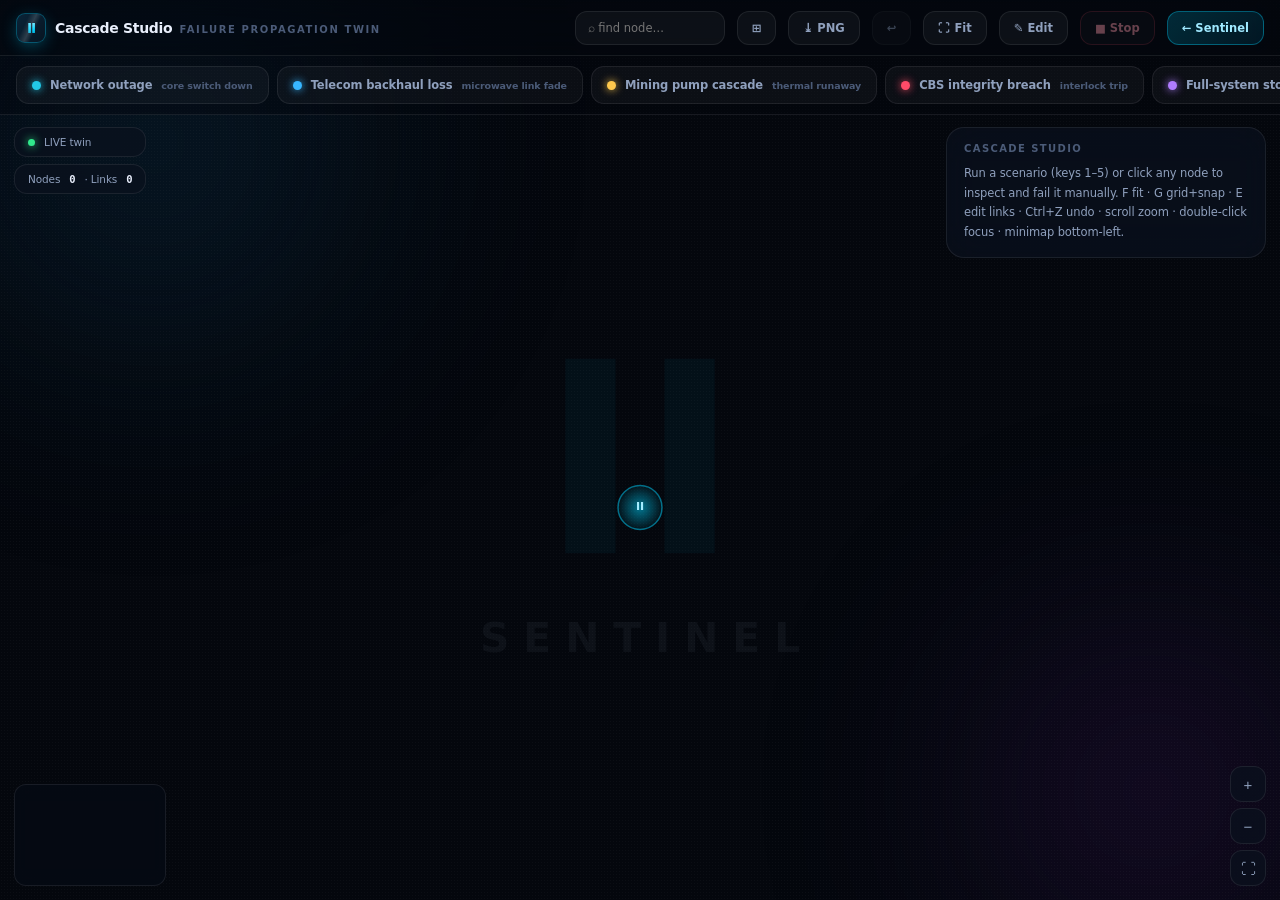
==== commit 422301df: "IISentinel REMAGINED" ====
--- a/backend/cascade.html
+++ b/backend/cascade.html
@@ -158,7 +158,14 @@
       <div class="ltxt">Cascade Studio<small>failure propagation twin</small></div>
     </div>
     <div class="bar-sp"></div>
-    <button class="btn" onclick="fitView()">&#x26F6; Fit</button>
+    <input id="nsearch" placeholder="&#x2315; find node&hellip;" 
+      style="height:34px;width:150px;padding:0 12px;border-radius:12px;border:1px solid var(--line);
+      background:rgba(255,255,255,.045);color:var(--txt);font-size:11.5px;outline:none;font-family:var(--font)"
+      oninput="searchNode(this.value)" onkeydown="if(event.key==='Enter')searchGo()">
+    <button class="btn" id="grid-btn" onclick="toggleGrid()" title="Grid & snap (G)">&#x229E;</button>
+    <button class="btn" onclick="exportPNG()" title="Export PNG">&#x2913; PNG</button>
+    <button class="btn" id="undo-btn" onclick="undoEdit()" title="Undo link edit (Ctrl+Z)" disabled>&#x21A9;</button>
+    <button class="btn" onclick="fitView()" title="Fit (F)">&#x26F6; Fit</button>
     <button class="btn" id="edit-btn" onclick="toggleEdit()">&#x270E; Edit</button>
     <button class="btn danger" id="stop-btn" onclick="stopSim()" disabled>&#x25A0; Stop</button>
     <button class="btn primary" onclick="location.href='/'">&larr; Sentinel</button>
@@ -183,6 +190,9 @@
       <div class="hchip"><span class="live" id="live-dot"></span><span id="hud-mode">LIVE twin</span></div>
       <div class="hchip">Nodes <b id="hud-n">0</b> &middot; Links <b id="hud-e">0</b></div>
     </div>
+    <canvas id="minimap" width="150" height="100" style="position:absolute;left:14px;bottom:14px;
+  border-radius:12px;border:1px solid var(--line);background:rgba(6,11,20,.8);
+  backdrop-filter:blur(10px);cursor:pointer"></canvas>
     <div id="zc">
       <button class="zb" onclick="zoom(1.25)">+</button>
       <button class="zb" onclick="zoom(0.8)">&minus;</button>
@@ -201,7 +211,7 @@
 var SECT={net:{n:'Network',c:'#22c9e8'},tc:{n:'Telecom',c:'#37b6ff'},
           mc:{n:'Mining',c:'#ffc94d'},cbs:{n:'CBS',c:'#ff4b68'}};
 var COST={router:12000,switch:8000,firewall:15000,wan_link:20000,workstation:1500,
-  base_station:25000,network_tower:30000,microwave_link:22000,
+  base_station:25000,network_tower:30000,microwave_link:22000,generator:18000,fuel_tank:6000,
   pump:150000,conveyor:80000,ventilation:120000,power_meter:10000,sensor:5000,
   plc:60000,scada_node:45000,cbs_controller:450000};
 function hcol(s){return s>=70?'#31e98c':s>=35?'#ffb648':'#ff4b68';}
@@ -218,6 +228,7 @@
 var W=0,H=0,DPR=Math.min(devicePixelRatio||1,2);
 var cv,ctx,hoverN=null,dragN=null,selN=null,focusSet=null,panning=false,px=0,py=0;
 var editMode=false,edgeFirst=null;
+var showGrid=false,undoStack=[],searchHit=null;
 var particles=[];            // {e:edge, t:0..1, col}
 var shakeT=0;
 
@@ -263,7 +274,7 @@
 function sectorOfType(t){
   if(t==='cbs_controller')return 'cbs';
   if(['pump','conveyor','ventilation','power_meter','sensor','plc','scada_node'].indexOf(t)>=0)return 'mc';
-  if(['base_station','network_tower','microwave_link'].indexOf(t)>=0)return 'tc';
+  if(['base_station','network_tower','microwave_link','generator','fuel_tank'].indexOf(t)>=0)return 'tc';
   return 'net';
 }
 function buildFromSnapshot(data){
@@ -352,6 +363,14 @@
   ctx.clearRect(0,0,W,H);
   ctx.save();ctx.translate(sh,sh2);
 
+  // grid
+  if(showGrid){
+    var step=40*view.s, ox=((view.x+W/2)%step+step)%step, oy=((view.y+H/2)%step+step)%step;
+    ctx.strokeStyle='rgba(120,160,210,.06)';ctx.lineWidth=1;ctx.beginPath();
+    for(var gx=ox;gx<W;gx+=step){ctx.moveTo(gx,0);ctx.lineTo(gx,H);}
+    for(var gy=oy;gy<H;gy+=step){ctx.moveTo(0,gy);ctx.lineTo(W,gy);}
+    ctx.stroke();
+  }
   // WATERMARK — Sentinel logo, breathing
   ctx.save();
   var wa=0.045+Math.sin(T*0.6)*0.012;
@@ -421,6 +440,11 @@
     }
     var s=scoreOf(n.id);var col=s===null?'#4b5b78':hcol(s);
     var r3=11*view.s;var hov=hoverN===n||selN===n;
+    if(searchHit===n){
+      var sp=Math.sin(T*5)*.5+.5;
+      ctx.beginPath();ctx.arc(x,y,r3+8+sp*4,0,7);
+      ctx.strokeStyle='rgba(0,212,255,'+(0.3+sp*0.4)+')';ctx.lineWidth=2;ctx.stroke();
+    }
     if(s!==null&&s<35){
       var pu=Math.sin(T*4+n.x)*0.5+0.5;
       ctx.beginPath();ctx.arc(x,y,r3+5+pu*5,0,7);
@@ -449,7 +473,43 @@
   });
   ctx.restore();
 }
-function loop(){physics();draw();requestAnimationFrame(loop);}
+var _mmCtx=null,_mmT=0;
+function drawMinimap(){
+  if(!_mmCtx){var mc=document.getElementById('minimap');if(!mc)return;_mmCtx=mc.getContext('2d');}
+  _mmT++;if(_mmT%6)return;   // 10fps is plenty
+  var c=_mmCtx;c.clearRect(0,0,150,100);
+  var real=nodes.filter(function(n){return !n.core;});if(!real.length)return;
+  var minX=1e9,maxX=-1e9,minY=1e9,maxY=-1e9;
+  real.forEach(function(n){minX=Math.min(minX,n.x);maxX=Math.max(maxX,n.x);
+    minY=Math.min(minY,n.y);maxY=Math.max(maxY,n.y);});
+  var sc=Math.min(130/Math.max(60,maxX-minX),80/Math.max(60,maxY-minY));
+  var mx=function(x){return 75+(x-(minX+maxX)/2)*sc;},my=function(y){return 50+(y-(minY+maxY)/2)*sc;};
+  real.forEach(function(n){
+    var s=scoreOf(n.id);
+    c.beginPath();c.arc(mx(n.x),my(n.y),n.hub?2.5:1.8,0,7);
+    c.fillStyle=n.hub?((SECT[n.hub]||{}).c||'#8fa0bd'):(s===null?'#4b5b78':hcol(s));c.fill();
+  });
+  // viewport rect
+  var vx0=(0-W/2-view.x)/view.s, vy0=(0-H/2-view.y)/view.s;
+  var vx1=(W-W/2-view.x)/view.s, vy1=(H-H/2-view.y)/view.s;
+  c.strokeStyle='rgba(0,212,255,.55)';c.lineWidth=1;
+  c.strokeRect(mx(vx0),my(vy0),(vx1-vx0)*sc,(vy1-vy0)*sc);
+}
+(function(){
+  var mc=document.getElementById('minimap');if(!mc)return;
+  mc.addEventListener('click',function(e){
+    var r=mc.getBoundingClientRect();
+    var real=nodes.filter(function(n){return !n.core;});if(!real.length)return;
+    var minX=1e9,maxX=-1e9,minY=1e9,maxY=-1e9;
+    real.forEach(function(n){minX=Math.min(minX,n.x);maxX=Math.max(maxX,n.x);
+      minY=Math.min(minY,n.y);maxY=Math.max(maxY,n.y);});
+    var sc=Math.min(130/Math.max(60,maxX-minX),80/Math.max(60,maxY-minY));
+    var wx=((e.clientX-r.left)-75)/sc+(minX+maxX)/2;
+    var wy=((e.clientY-r.top)-50)/sc+(minY+maxY)/2;
+    view.tx=-wx*view.s;view.ty=-wy*view.s;view.ts=view.s;
+  });
+})();
+function loop(){physics();draw();drawMinimap();requestAnimationFrame(loop);}
 
 // ── interactions ──
 function nodeAt(sx,sy){
@@ -468,7 +528,9 @@
   });
   cv.addEventListener('mousemove',function(e){
     var r=cv.getBoundingClientRect(),mx=e.clientX-r.left,my=e.clientY-r.top;
-    if(dragN){var w=screen2world(mx,my);dragN.x=w[0];dragN.y=w[1];settle(8);return;}
+    if(dragN){var w=screen2world(mx,my);
+      if(showGrid){w[0]=Math.round(w[0]/40)*40;w[1]=Math.round(w[1]/40)*40;}
+      dragN.x=w[0];dragN.y=w[1];settle(8);return;}
     if(panning){view.x+=e.clientX-px;view.y+=e.clientY-py;px=e.clientX;py=e.clientY;view.tx=null;return;}
     hoverN=nodeAt(mx,my);
     cv.style.cursor=hoverN?'pointer':'default';
@@ -492,8 +554,14 @@
       if(!edgeFirst){edgeFirst=n;toast('Now click a second node to link');}
       else if(edgeFirst!==n){
         var exists=edges.some(function(ed){return (ed.a===edgeFirst.id&&ed.b===n.id)||(ed.a===n.id&&ed.b===edgeFirst.id);});
-        if(exists){edges=edges.filter(function(ed){return !((ed.a===edgeFirst.id&&ed.b===n.id)||(ed.a===n.id&&ed.b===edgeFirst.id));});toast('Link removed');}
-        else{edges.push({a:edgeFirst.id,b:n.id});toast('Link created');}
+        if(exists){
+          var _rm=edges.find(function(ed){return (ed.a===edgeFirst.id&&ed.b===n.id)||(ed.a===n.id&&ed.b===edgeFirst.id);});
+          edges=edges.filter(function(ed){return ed!==_rm;});
+          pushUndo({t:'del',e:_rm});toast('Link removed');
+        } else {
+          var _nw={a:edgeFirst.id,b:n.id};edges.push(_nw);
+          pushUndo({t:'add',e:_nw});toast('Link created');
+        }
         edgeFirst=null;settle(60);$('hud-e').textContent=edges.length;
       }
       return;
@@ -553,6 +621,45 @@
     if(e.b===n.id)focusSet.add(e.a);
   });
   renderPanel();
+}
+function searchNode(q){
+  q=(q||'').toLowerCase().trim();
+  searchHit=q?nodes.find(function(n){return !n.core&&!n.hub&&
+    (n.id.toLowerCase().indexOf(q)>=0||n.label.toLowerCase().indexOf(q)>=0);})||null:null;
+  if(searchHit)select(searchHit);
+}
+function searchGo(){
+  if(!searchHit)return;
+  view.ts=1.6;view.tx=-searchHit.x*1.6;view.ty=-searchHit.y*1.6;
+}
+function toggleGrid(){
+  showGrid=!showGrid;
+  document.getElementById('grid-btn').classList.toggle('primary',showGrid);
+  toast(showGrid?'Grid + snap on':'Grid off');
+}
+function exportPNG(){
+  try{
+    var off=document.createElement('canvas');off.width=W*2;off.height=H*2;
+    var oc=off.getContext('2d');oc.fillStyle='#04070d';oc.fillRect(0,0,off.width,off.height);
+    oc.scale(2,2);
+    var keep=ctx; ctx=oc; draw(); ctx=keep;
+    var a=document.createElement('a');
+    a.download='cascade-'+new Date().toISOString().slice(0,10)+'.png';
+    a.href=off.toDataURL('image/png');a.click();
+    toast('PNG exported');
+  }catch(e){toast('Export failed: '+e.message);}
+}
+function pushUndo(action){
+  undoStack.push(action);if(undoStack.length>30)undoStack.shift();
+  document.getElementById('undo-btn').disabled=false;
+}
+function undoEdit(){
+  var a=undoStack.pop();if(!a)return;
+  if(a.t==='add')edges=edges.filter(function(e){return !(e.a===a.e.a&&e.b===a.e.b);});
+  if(a.t==='del')edges.push(a.e);
+  settle(50);$('hud-e').textContent=edges.length;
+  document.getElementById('undo-btn').disabled=!undoStack.length;
+  toast('Undone');
 }
 function toggleEdit(){
   editMode=!editMode;edgeFirst=null;
@@ -715,7 +822,7 @@
       +'</div></div>';
   }
   if(!html)html='<div class="pcard"><div class="pt">Cascade Studio</div>'
-    +'<div style="font-size:11.5px;color:var(--sub);line-height:1.7">Run a scenario above to watch failures propagate through real dependencies, or click any node to inspect and fail it manually. Scroll to zoom &middot; drag to pan &middot; double-click to focus.</div></div>';
+    +'<div style="font-size:11.5px;color:var(--sub);line-height:1.7">Run a scenario (keys 1&ndash;5) or click any node to inspect and fail it manually. F fit &middot; G grid+snap &middot; E edit links &middot; Ctrl+Z undo &middot; scroll zoom &middot; double-click focus &middot; minimap bottom-left.</div></div>';
   p.innerHTML=html;
 }
 function seedFrom(id){
@@ -757,6 +864,18 @@
   }catch(e){}
 }
 
+// keyboard shortcuts
+document.addEventListener('keydown',function(e){
+  if(e.target.tagName==='INPUT')return;
+  var k=e.key.toLowerCase();
+  if(k==='f')fitView();
+  else if(k==='g')toggleGrid();
+  else if(k==='e')toggleEdit();
+  else if(k==='escape'){select(null);if(sim)stopSim();}
+  else if((e.ctrlKey||e.metaKey)&&k==='z'){e.preventDefault();undoEdit();}
+  else if(k>='1'&&k<='5'){var keys=['net','tc','mc','cbs','storm'];runScenario(keys[+k-1]);}
+});
+
 // ── boot ──
 (function(){
   cv=$('cv');ctx=cv.getContext('2d');
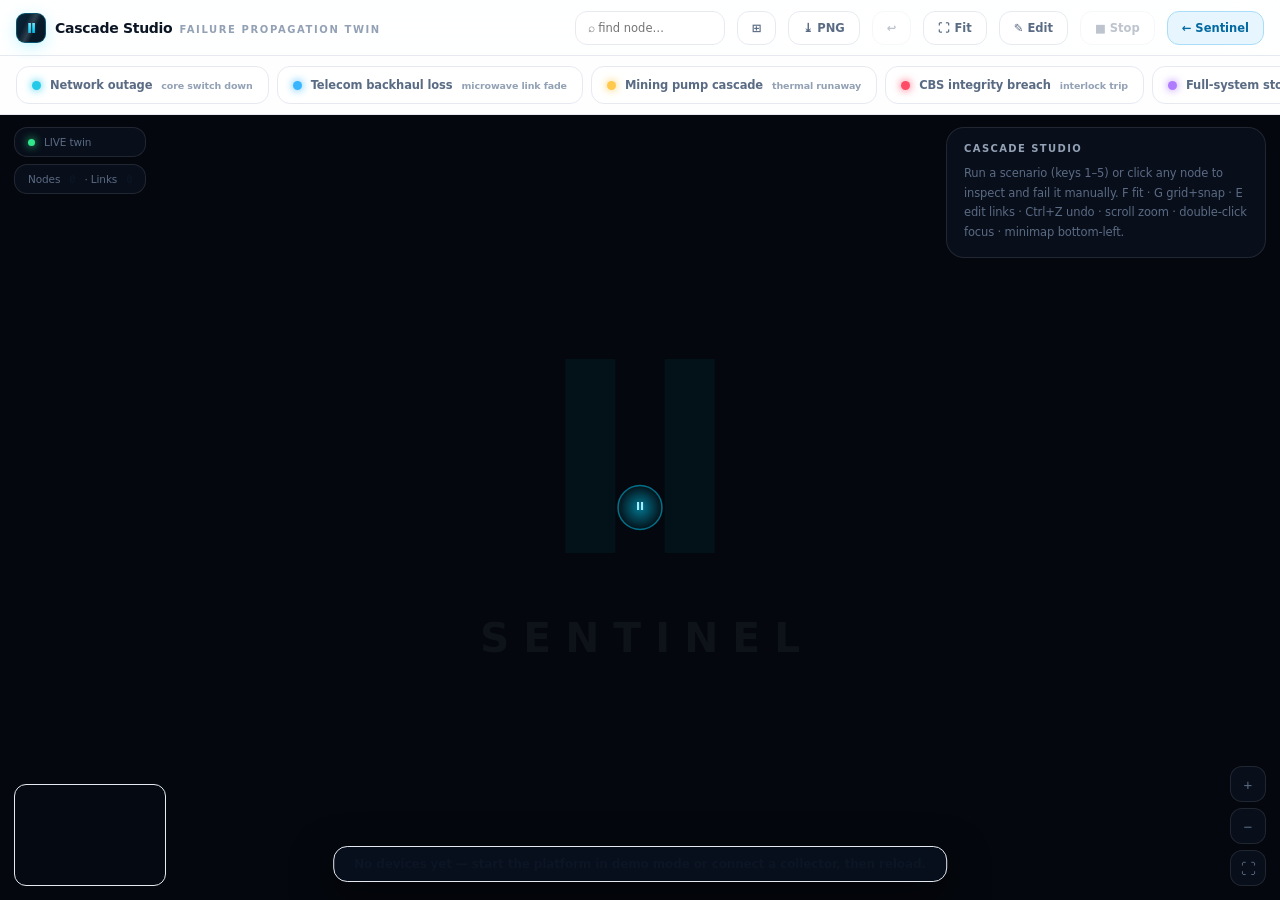
==== commit e07d51b8: "New Sentin" ====
--- a/backend/cascade.html
+++ b/backend/cascade.html
@@ -147,6 +147,21 @@
   #panel{width:min(260px,80vw)}
   .sc small{display:none}
 }
+
+/* v8: light chrome, dark stage — follows the app's appearance setting */
+body.lightc{--bg:#F6F7F9;--txt:#0B1524;--sub:#5A6B84;--dim:#93A1B5;
+  --line:#E6EAF0;--glass:rgba(255,255,255,.94)}
+body.lightc{background:#F6F7F9}
+body.lightc #ambient,body.lightc .grain{display:none}
+body.lightc #bar,body.lightc #scen{background:rgba(255,255,255,.9);border-color:var(--line)}
+body.lightc .btn,body.lightc .sc{background:#fff;border-color:var(--line);color:var(--sub)}
+body.lightc .btn:hover,body.lightc .sc:hover{color:var(--txt);border-color:#D5DCE6}
+body.lightc .btn.primary{background:#E7F5FE;border-color:#A9DDF8;color:#0369A1}
+body.lightc #nsearch{background:#fff;border-color:var(--line);color:var(--txt)}
+body.lightc #stage{background:#04070d;border-radius:0}
+body.lightc .pcard,body.lightc .hchip,body.lightc .zb,body.lightc #minimap
+ {background:rgba(10,17,30,.82);border-color:rgba(255,255,255,.1)}
+body.lightc .ltxt{color:var(--txt)}
 </style>
 </head>
 <body>
@@ -206,6 +221,8 @@
 
 <script>
 'use strict';
+// follow the app's appearance: light chrome unless user chose dark
+try{ if(localStorage.getItem('sx-theme')!=='dark') document.body.classList.add('lightc'); }catch(e){ document.body.classList.add('lightc'); }
 // ═══════════ CASCADE STUDIO ENGINE — clean-room build ═══════════
 var B=location.origin;
 var SECT={net:{n:'Network',c:'#22c9e8'},tc:{n:'Telecom',c:'#37b6ff'},
@@ -267,6 +284,9 @@
     }
   });
   index();settle(240);fitView();
+  if(nodes.filter(function(n){return !n.core&&!n.hub;}).length===0){
+    toast('No devices yet — start the platform in demo mode or connect a collector, then reload.');
+  }
   $('hud-n').textContent=nodes.filter(function(n){return !n.hub&&!n.core;}).length;
   $('hud-e').textContent=edges.length;
 }
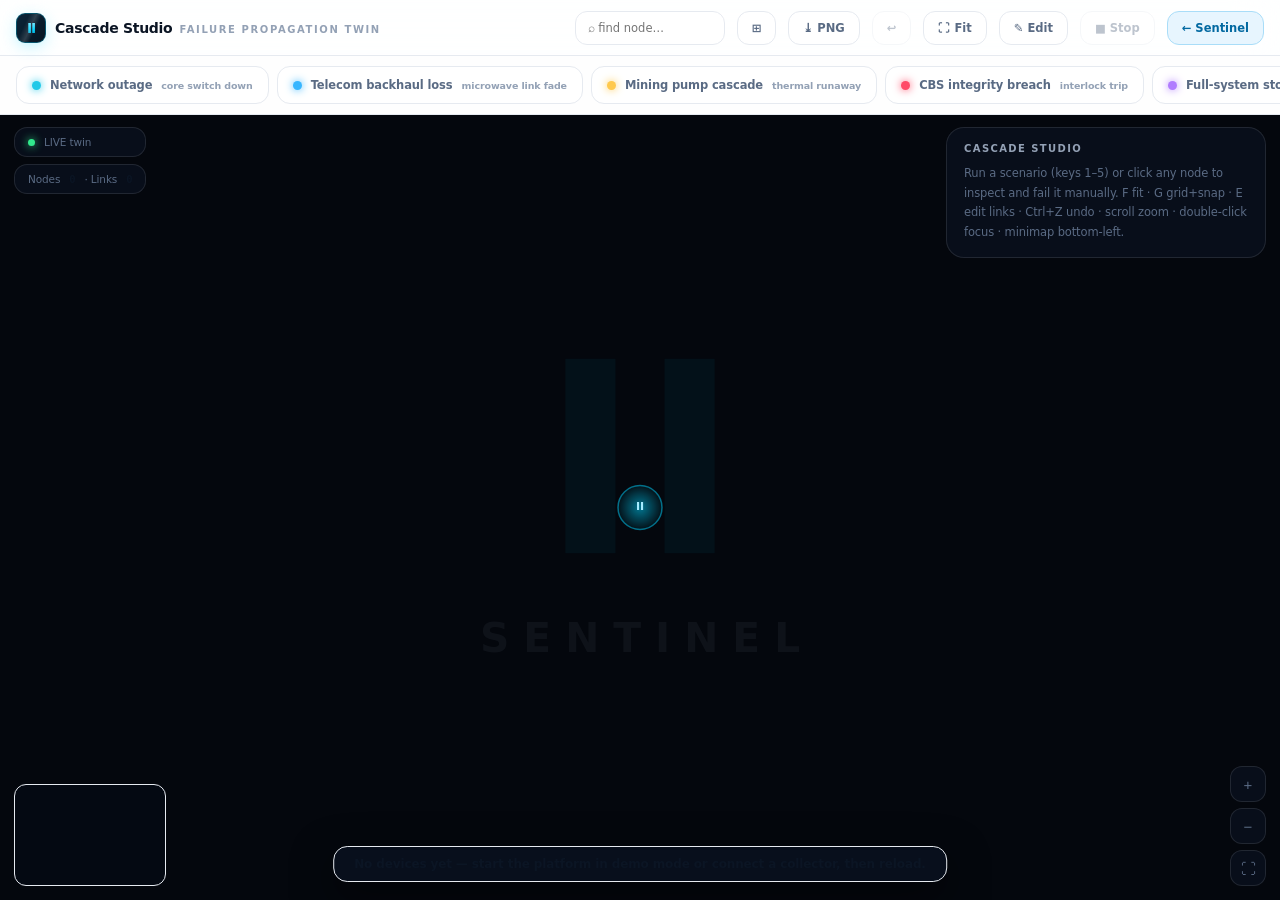
==== commit fee6efe4: "New system" ====
--- a/backend/cascade.html
+++ b/backend/cascade.html
@@ -1,6 +1,8 @@
 <!DOCTYPE html>
 <html lang="en">
 <head>
+<link rel="preconnect" href="https://fonts.gstatic.com" crossorigin>
+<link href="https://fonts.googleapis.com/css2?family=Inter:wght@400;500;600;700;800;900&display=swap" rel="stylesheet">
 <meta charset="UTF-8"><meta name="viewport" content="width=device-width,initial-scale=1">
 <meta name="theme-color" content="#04070d">
 <link rel="icon" href="data:image/svg+xml,%3Csvg xmlns='http://www.w3.org/2000/svg' viewBox='0 0 64 64'%3E%3Crect width='64' height='64' rx='14' fill='%23050d1a'/%3E%3Ctext x='32' y='44' font-size='34' font-weight='900' font-family='-apple-system,sans-serif' fill='%2300d4ff' text-anchor='middle'%3EII%3C/text%3E%3C/svg%3E">
@@ -227,15 +229,20 @@
 var B=location.origin;
 var SECT={net:{n:'Network',c:'#22c9e8'},tc:{n:'Telecom',c:'#37b6ff'},
           mc:{n:'Mining',c:'#ffc94d'},cbs:{n:'CBS',c:'#ff4b68'}};
+function impactLabel(n){return n>=8?'Severe':n>=4?'Significant':n>=1?'Contained':'None';}
 var COST={router:12000,switch:8000,firewall:15000,wan_link:20000,workstation:1500,
   base_station:25000,network_tower:30000,microwave_link:22000,generator:18000,fuel_tank:6000,
   pump:150000,conveyor:80000,ventilation:120000,power_meter:10000,sensor:5000,
   plc:60000,scada_node:45000,cbs_controller:450000};
 function hcol(s){return s>=70?'#31e98c':s>=35?'#ffb648':'#ff4b68';}
 function $(i){return document.getElementById(i);}
-function toast(m){var t=document.createElement('div');t.className='toast';t.textContent=m;
-  $('toasts').appendChild(t);setTimeout(function(){t.style.opacity='0';t.style.transition='opacity .4s';
-  setTimeout(function(){t.remove();},400);},3400);}
+function toast(m){
+  var box=$('toasts'); if(!box) return;
+  box.innerHTML='';  // only ever ONE toast — no stacking flood
+  var t=document.createElement('div');t.className='toast';t.textContent=m;
+  box.appendChild(t);
+  setTimeout(function(){t.style.opacity='0';t.style.transition='opacity .4s';
+    setTimeout(function(){t.remove();},400);},2600);}
 
 // ── state ──
 var nodes=[],edges=[],byId={};
@@ -577,10 +584,10 @@
         if(exists){
           var _rm=edges.find(function(ed){return (ed.a===edgeFirst.id&&ed.b===n.id)||(ed.a===n.id&&ed.b===edgeFirst.id);});
           edges=edges.filter(function(ed){return ed!==_rm;});
-          pushUndo({t:'del',e:_rm});toast('Link removed');
+          pushUndo({t:'del',e:_rm});
         } else {
           var _nw={a:edgeFirst.id,b:n.id};edges.push(_nw);
-          pushUndo({t:'add',e:_nw});toast('Link created');
+          pushUndo({t:'add',e:_nw});
         }
         edgeFirst=null;settle(60);$('hud-e').textContent=edges.length;
       }
@@ -723,8 +730,9 @@
   $('stop-btn').disabled=false;
   $('hud-mode').textContent='SIMULATION — '+sc.name;
   $('live-dot').style.background=sc.color;$('live-dot').style.boxShadow='0 0 8px '+sc.color;
-  shakeT=0.5;
+  shakeT=0.45;
   logEv(sc.msg,sc.color,true);
+  sim._lastLoggedDepth=-1;
   // BFS wave scheduling
   var visited=new Set(seeds);
   var wave=seeds.slice();var depth=0;
@@ -769,10 +777,14 @@
     var rate=COST[n.type]||8000;
     var impact=ns<20?0.95:ns<35?0.6:0.25;
     sim.cost+=rate*impact;
-    if(ns<35)logEv('<b>'+n.label+'</b> degraded to '+ns+'/100 (depth '+depth+')',hcol(ns));
+    // only log the FIRST critical of each depth + interlock trips (no per-node spam)
+    if(ns<35 && depth!==sim._lastLoggedDepth){
+      sim._lastLoggedDepth=depth;
+      logEv('Wave '+depth+' reached '+n.label+' ('+ns+'/100)',hcol(ns));
+    }
     if(n.type==='cbs_controller'&&ns<90){
-      logEv('<b>CBS INTERLOCK TRIP</b> — blast authorisation suppressed','#ff4b68',true);
-      shakeT=0.7;
+      logEv('Blast interlock tripped — authorisation held','#ff4b68',true);
+      shakeT=0.6;
     }
   }
   settle(30);renderPanel();
@@ -790,7 +802,7 @@
       if(e)for(var k=0;k<2;k++)particles.push({e:e,t:-k*0.2,v:0.03,col:'#31e98c'});
       settle(10);renderPanel();
       if(i===ids.length-1){
-        logEv('All assets restored. Simulation complete.','#31e98c',true);
+        logEv('Recovery complete — all assets restored','#31e98c',true);
         setTimeout(function(){stopSim(true);},1600);
       }
     }, i*260);
@@ -821,7 +833,7 @@
     html+='<div class="pcard"><div class="pt" style="color:'+sim.color+'">'+sim.name
       +'<span class="x" onclick="stopSim()">stop &#x2715;</span></div>'
       +'<div class="imp-row"><span>Assets impacted</span><b style="color:'+sim.color+'">'+sim.affected.size+'</b></div>'
-      +'<div class="imp-row"><span>Est. exposure</span><b style="color:#ffc94d">$'+Math.round(sim.cost).toLocaleString()+'/hr</b></div>'
+      +'<div class="imp-row"><span>Operational impact</span><b style="color:#ffc94d">'+impactLabel(sim.affected.size)+'</b></div>'
       +'<div class="imp-row"><span>Phase</span><b>'+sim.phase+'</b></div></div>';
     html+='<div class="pcard"><div class="pt">Event stream</div><div id="evlog">'
       +sim.events.map(function(e){return '<div class="ev" style="--c:'+e.col+'"><time>'+e.t+'</time>'+(e.strong?'<b>':'')+e.html+(e.strong?'</b>':'')+'</div>';}).join('')
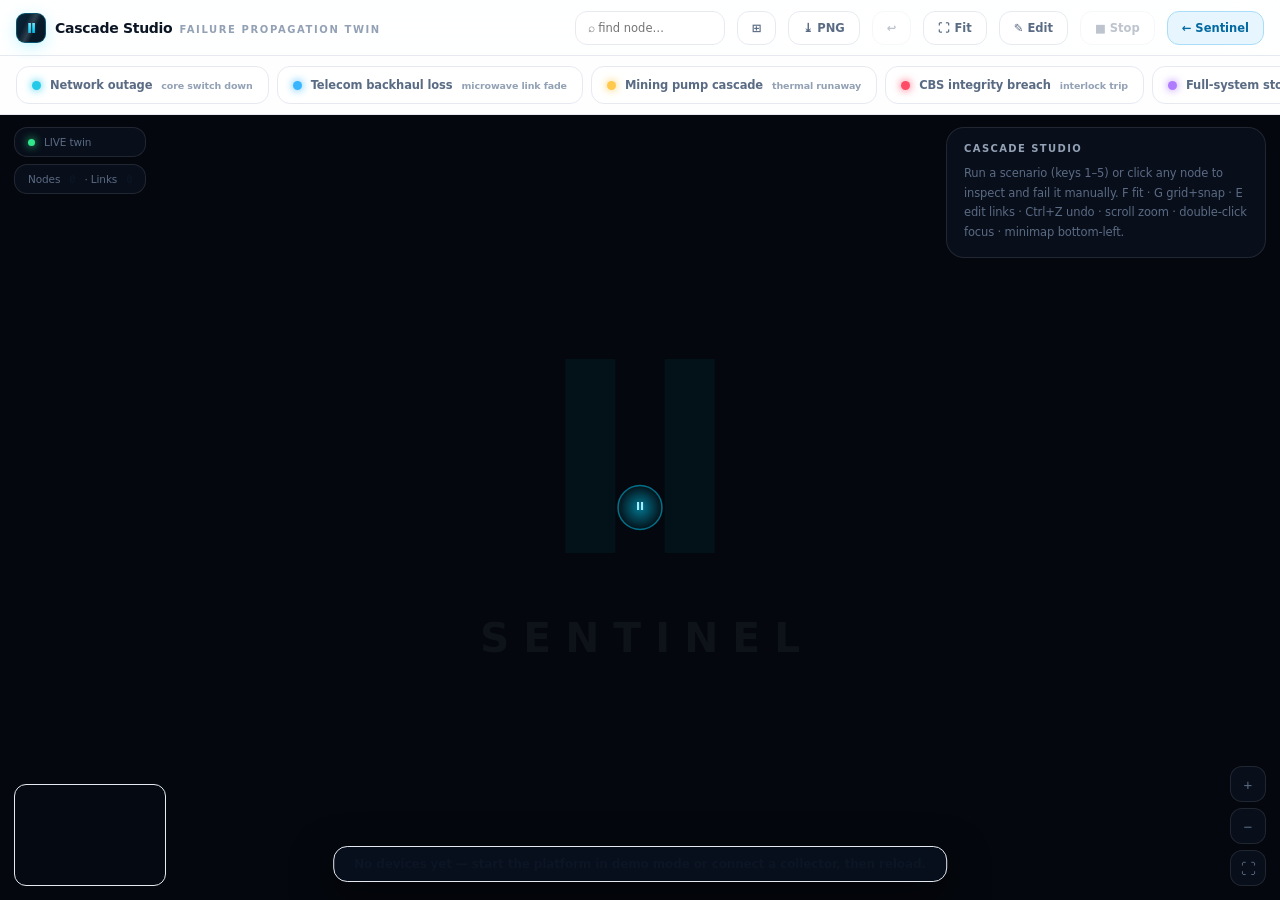
==== commit 53cb2d0b: "New systemS" ====
--- a/backend/cascade.html
+++ b/backend/cascade.html
@@ -1,8 +1,6 @@
 <!DOCTYPE html>
 <html lang="en">
 <head>
-<link rel="preconnect" href="https://fonts.gstatic.com" crossorigin>
-<link href="https://fonts.googleapis.com/css2?family=Inter:wght@400;500;600;700;800;900&display=swap" rel="stylesheet">
 <meta charset="UTF-8"><meta name="viewport" content="width=device-width,initial-scale=1">
 <meta name="theme-color" content="#04070d">
 <link rel="icon" href="data:image/svg+xml,%3Csvg xmlns='http://www.w3.org/2000/svg' viewBox='0 0 64 64'%3E%3Crect width='64' height='64' rx='14' fill='%23050d1a'/%3E%3Ctext x='32' y='44' font-size='34' font-weight='900' font-family='-apple-system,sans-serif' fill='%2300d4ff' text-anchor='middle'%3EII%3C/text%3E%3C/svg%3E">
@@ -229,7 +227,6 @@
 var B=location.origin;
 var SECT={net:{n:'Network',c:'#22c9e8'},tc:{n:'Telecom',c:'#37b6ff'},
           mc:{n:'Mining',c:'#ffc94d'},cbs:{n:'CBS',c:'#ff4b68'}};
-function impactLabel(n){return n>=8?'Severe':n>=4?'Significant':n>=1?'Contained':'None';}
 var COST={router:12000,switch:8000,firewall:15000,wan_link:20000,workstation:1500,
   base_station:25000,network_tower:30000,microwave_link:22000,generator:18000,fuel_tank:6000,
   pump:150000,conveyor:80000,ventilation:120000,power_meter:10000,sensor:5000,
@@ -833,7 +830,7 @@
     html+='<div class="pcard"><div class="pt" style="color:'+sim.color+'">'+sim.name
       +'<span class="x" onclick="stopSim()">stop &#x2715;</span></div>'
       +'<div class="imp-row"><span>Assets impacted</span><b style="color:'+sim.color+'">'+sim.affected.size+'</b></div>'
-      +'<div class="imp-row"><span>Operational impact</span><b style="color:#ffc94d">'+impactLabel(sim.affected.size)+'</b></div>'
+      +'<div class="imp-row"><span>Assets affected</span><b style="color:#ffc94d">'+sim.affected.size+'</b></div>'
       +'<div class="imp-row"><span>Phase</span><b>'+sim.phase+'</b></div></div>';
     html+='<div class="pcard"><div class="pt">Event stream</div><div id="evlog">'
       +sim.events.map(function(e){return '<div class="ev" style="--c:'+e.col+'"><time>'+e.t+'</time>'+(e.strong?'<b>':'')+e.html+(e.strong?'</b>':'')+'</div>';}).join('')
@@ -847,7 +844,7 @@
       +'<div class="nd-kv"><span>Type</span><b>'+(selN.type||'device')+'</b></div>'
       +'<div class="nd-kv"><span>Sector</span><b>'+((SECT[selN.sector]||{}).n||selN.sector||'—')+'</b></div>'
       +'<div class="nd-kv"><span>Health</span><b style="color:'+(s===null?'#4b5b78':hcol(s))+'">'+(s===null?'—':Math.round(s)+'/100')+'</b></div>'
-      +'<div class="nd-kv"><span>Downtime rate</span><b>$'+((COST[selN.type]||8000)).toLocaleString()+'/hr</b></div>'
+      +'<div class="nd-kv"><span>Criticality</span><b>'+(({router:'High',switch:'High',firewall:'Critical',wan_link:'Critical',pump:'High',conveyor:'High',ventilation:'Critical',plc:'Critical',cbs_controller:'Safety'})[selN.type]||'Medium')+'</b></div>'
       +'<div class="nd-kv"><span>Direct dependencies</span><b>'+deps.length+'</b></div>'
       +'<div style="margin-top:10px;display:flex;gap:8px">'
       +'<button class="btn" style="height:30px;font-size:10.5px" onclick="seedFrom(\''+selN.id+'\')">&#x26A1; Fail this node</button>'
